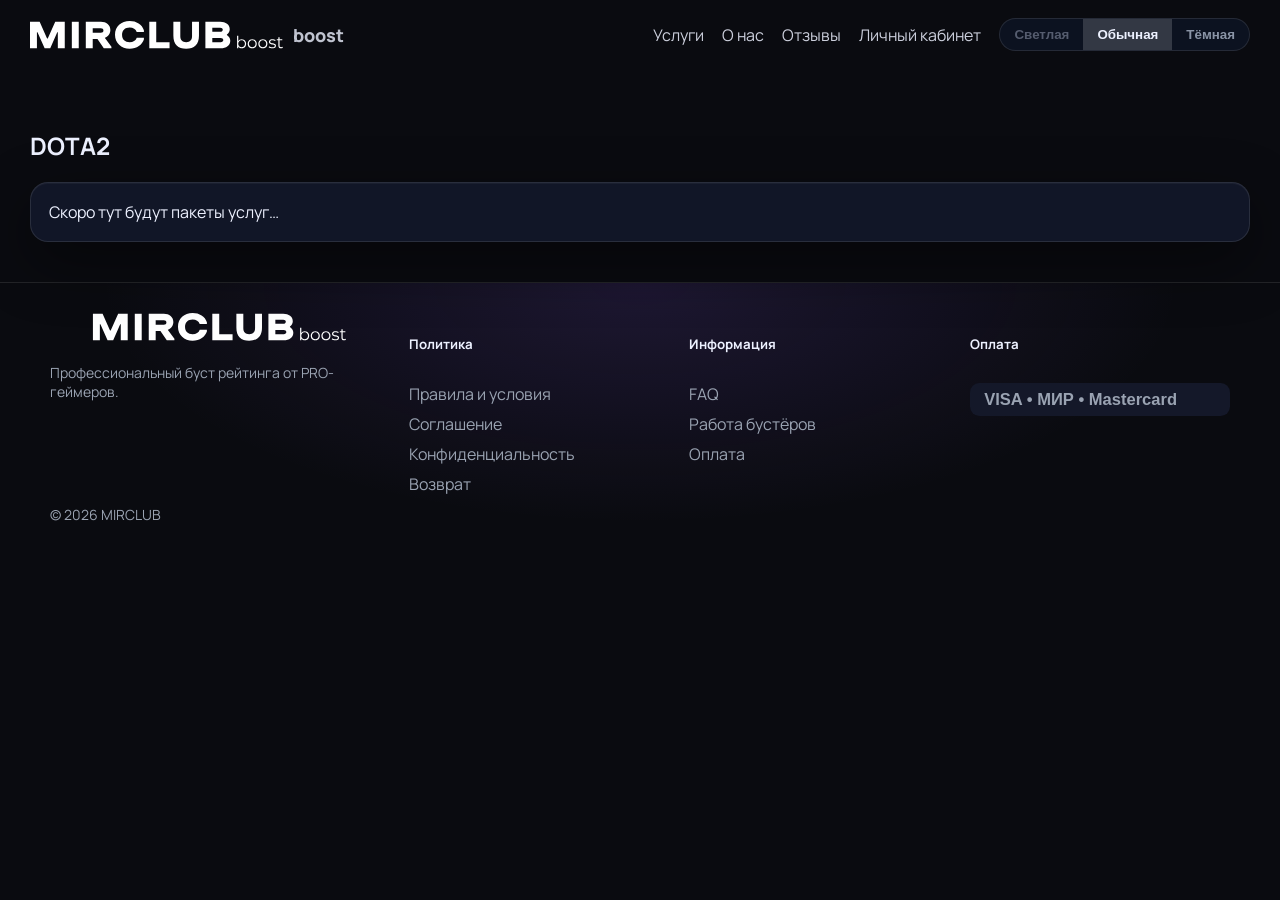
==== games/dota2.html @ de524e1a "Add files via upload" ====
<!doctype html><html lang="ru"><head><title>DOTA2</title>  <meta charset="utf-8" />
  <meta name="viewport" content="width=device-width, initial-scale=1" />
  <link rel="icon" href="../assets/favicon.png" />
  <link rel="preconnect" href="https://fonts.googleapis.com">
  <link rel="preconnect" href="https://fonts.gstatic.com" crossorigin>
  <link href="https://fonts.googleapis.com/css2?family=Manrope:wght@400;600;700;800&display=swap" rel="stylesheet">
  <link rel="stylesheet" href="../styles.css" />
  <link rel="stylesheet" href="../anim.css" />
</head><body class="page" data-theme="default">  <header class="header container">
    <a class="brand" href="../index.html"><img src="../assets/logo.svg" alt="MIRCLUB" /><span class="boost">boost</span></a>
    <nav class="nav">
      <a href="../index.html#services">Услуги</a>
      <a href="../pages/about.html">О нас</a>
      <a href="../pages/reviews.html">Отзывы</a>
      <a href="../cabinet/index.html">Личный кабинет</a>
      <div class="theme-toggle" id="themeToggle" role="tablist" aria-label="Theme toggle">
        <button data-theme="light" role="tab">Светлая</button>
        <button data-theme="default" role="tab" class="active">Обычная</button>
        <button data-theme="dark" role="tab">Тёмная</button>
      </div>
    </nav>
    <button class="burger" id="burger" aria-label="Меню"><span></span><span></span><span></span></button>
  </header>
  <nav class="mnav" id="mnav">
    <a href="../index.html#services">Услуги</a>
    <a href="../pages/about.html">О нас</a>
    <a href="../pages/reviews.html">Отзывы</a>
    <a href="../cabinet/index.html">Личный кабинет</a>
    <div class="theme-toggle mt8" id="themeToggleM">
      <button data-theme="light">Светлая</button>
      <button data-theme="default" class="active">Обычная</button>
      <button data-theme="dark">Тёмная</button>
    </div>
  </nav><section class="container" style="padding:40px 0"><h1 class="title" style="text-align:left">DOTA2</h1><div class="glass" style="padding:18px">Скоро тут будут пакеты услуг…</div></section>  <footer class="footer">
    <div class="container footer__inner">
      <div class="fcol">
        <img src="../assets/logo.svg" class="f-logo" alt="MIRCLUB" />
        <p class="muted small">Профессиональный буст рейтинга от PRO-геймеров.</p>
      </div>
      <div class="fcol"><h5>Политика</h5><a href="#">Правила и условия</a><a href="#">Соглашение</a><a href="#">Конфиденциальность</a><a href="#">Возврат</a></div>
      <div class="fcol"><h5>Информация</h5><a href="#">FAQ</a><a href="#">Работа бустёров</a><a href="#">Оплата</a></div>
      <div class="fcol"><h5>Оплата</h5><img src="../assets/payments.svg" alt="Payments"/></div>
    </div>
    <div class="container copy">© <span id="year"></span> MIRCLUB</div>
  </footer><script src="../app.js"></script><script src="../anim.js"></script></body></html>
---- styles.css ----
/* ===== Обычная (по умолчанию) ===== */
:root{
  --bg: #0a0b10;
  --surface: #111627;          /* фон карточек/панелей */
  --surface-weak: #0c1220;     /* фон для ленты/контролов */
  --ink: #edf1ff;
  --muted: #9aa3b2;
  --accent1: #8b5cf6;
  --accent2: #34d399;
  --btn-bg: var(--accent1);
  --btn-text: #ffffff;
  --border: rgba(255,255,255,.10);
  --control-active: rgba(255,255,255,.16);  /* активная вкладка тумблера/стрелки */
}

/* ===== Светлая ===== */
[data-theme="light"]{
  --bg:#f7f8ff;
  --surface:#ffffff;
  --surface-weak:#eef1ff;
  --ink:#0a0c16;
  --muted:#555c6e;
  --accent1:#6d28d9;
  --accent2:#10b981;
  --btn-bg: var(--accent1);
  --btn-text:#ffffff;
  --border: rgba(0,0,0,.12);
  --control-active: rgba(0,0,0,.08);
}

/* ===== Тёмная (реально чёрная) ===== */
[data-theme="dark"]{
  --bg:#000000;                /* ЧЁРНЫЙ фон страницы */
  --surface:#0b0b0d;           /* карточки/панели почти чёрные */
  --surface-weak:#0f0f11;      /* слабые поверхности/лента */
  --ink:#e8ecff;
  --muted:#8a94a6;
  --accent1:#7c3aed;
  --accent2:#22d3ee;
  --btn-bg: var(--accent1);
  --btn-text:#ffffff;
  --border: rgba(255,255,255,.10);
  --control-active: rgba(255,255,255,.16);
}

/* немного поджать тени/бордеры в тёмной */
body[data-theme="dark"] .card,
body[data-theme="dark"] .glass{
  background: rgba(8,12,24,.88);
  border-color: rgba(255,255,255,.06);
}

/* тумблер в темной: активная вкладка заметнее */
body[data-theme="dark"] .theme-toggle{
  background: rgba(255,255,255,.05);
  border-color: rgba(255,255,255,.12);
}
body[data-theme="dark"] .theme-toggle button.active{
  background: rgba(255,255,255,.18);
}




*{box-sizing:border-box}html,body{height:100%}body{margin:0;font-family:Manrope,system-ui,-apple-system,Segoe UI,Roboto,sans-serif;color:var(--ink);overflow-x:hidden}
.container{max-width:1220px;margin:0 auto;padding:0 20px}.muted{color:var(--muted)}.center{text-align:center}.small{font-size:14px}
.bg{position:fixed;inset:0;pointer-events:none;z-index:-1;mix-blend:screen;opacity:.5}.fx-1{background:radial-gradient(600px 300px at 20% 15%,rgba(139,92,246,.35),transparent 70%)}.fx-2{background:radial-gradient(700px 400px at 80% 10%,rgba(52,211,153,.25),transparent 70%)}.fx-3{background:radial-gradient(900px 500px at 50% 90%,rgba(255,92,243,.15),transparent 70%)}
.glass{background:var(--glass);border:1px solid rgba(255,255,255,.06);border-radius:22px;box-shadow:0 20px 60px rgba(0,0,0,.45),inset 0 1px 0 rgba(255,255,255,.04);backdrop-filter:blur(8px)}
.btn{display:inline-flex;align-items:center;justify-content:center;gap:8px;padding:12px 18px;border-radius:12px;text-decoration:none;font-weight:800;color:var(--btn-ink);background:linear-gradient(135deg,var(--btn),#7c3aed);box-shadow:0 12px 30px rgba(255,92,243,.35);border:0;cursor:pointer}
.btn--sm{padding:10px 14px}.btn--lg{padding:14px 22px;font-size:18px}.btn--ghost{background:transparent;border:1px solid rgba(255,255,255,.18);color:var(--ink);box-shadow:none}
.header{display:flex;align-items:center;justify-content:space-between;padding:18px 0;position:sticky;top:0;background:linear-gradient(180deg,var(--bg),transparent);z-index:5}
.brand{display:flex;align-items:center;gap:10px;text-decoration:none;color:var(--ink);font-weight:800;font-size:18px}
.brand img{height:28px}.brand .boost{opacity:.8}


.nav{display:flex;gap:18px;align-items:center}.nav a{color:var(--ink);text-decoration:none;opacity:.85}.nav a:hover{opacity:1}
.burger{display:none;background:transparent;border:0;padding:8px}.burger span{display:block;width:24px;height:2px;background:#fff;margin:5px 0;border-radius:2px}
.mnav{display:none;position:fixed;inset:64px 16px auto 16px;padding:16px;gap:10px;flex-direction:column;z-index:50}.mnav.open{display:flex}

.hero{display:grid;grid-template-columns:1.1fr .9fr;gap:24px;align-items:center;padding:40px 0 16px}
.hero h1{font-size:52px;line-height:1.05;margin:0 0 14px;font-weight:800;letter-spacing:.3px}
.accent{background:linear-gradient(90deg,var(--accent2),var(--accent1));-webkit-background-clip:text;background-clip:text;color:transparent}
.hero__cta{display:flex;gap:12px;margin:14px 0 8px}
.hero__right{text-align:center}.hero__img{max-width:100%;height:auto;filter:drop-shadow(0 30px 80px rgba(141,92,246,.35))}

/* Banner ticker */
.banner-ticker{position:relative;overflow:hidden;height:140px;border-top:1px solid rgba(255,255,255,.08);border-bottom:1px solid rgba(255,255,255,.08);background:rgba(255,255,255,.02);-webkit-mask-image:linear-gradient(90deg,transparent 0%,#000 8%,#000 92%,transparent 100%);mask-image:linear-gradient(90deg,transparent 0%,#000 8%,#000 92%,transparent 100%)}
.ticker-track{display:flex;align-items:center;gap:22px;height:100%;padding:18px 0;animation:banner-scroll 28s linear infinite}
.banner-ticker:hover .ticker-track{animation-play-state:paused}
.tile{flex:0 0 auto;display:flex;align-items:center;gap:14px;height:100px;min-width:320px;padding:0 18px;border-radius:20px;background:linear-gradient(180deg,rgba(255,255,255,.05),rgba(255,255,255,.02));border:1px solid rgba(255,255,255,.1);text-decoration:none;color:#fff;box-shadow:0 18px 40px rgba(0,0,0,.35),inset 0 1px 0 rgba(255,255,255,.05);transition:transform .25s ease, box-shadow .25s ease, border-color .25s ease}
.tile:hover{transform:translateY(-3px);border-color:rgba(255,255,255,.25);box-shadow:0 24px 50px rgba(139,92,246,.28)}
.tile img{height:32px}.tile span{font-weight:800;white-space:nowrap;opacity:.95}
@keyframes banner-scroll{from{transform:translateX(0)}to{transform:translateX(-50%)}}
.btn {
  background: var(--btn-bg);
  color: var(--btn-text);
  border: none;
  border-radius: 12px;
  padding: 12px 18px;
  font-weight: 700;
  cursor: pointer;
  text-decoration: none;
  transition: background .3s, color .3s, transform .2s;
}
.btn:hover {
  transform: translateY(-2px);
  background: linear-gradient(135deg, var(--accent1), var(--accent2));
}

/* Slider */
.services{padding:60px 0}.slider{position:relative;display:flex;align-items:center;gap:12px}
.track{display:grid;grid-auto-flow:column;grid-auto-columns:calc(33.333% - 8px);gap:12px;overflow:hidden;scroll-behavior:smooth}
.card{border:1px solid rgba(255,255,255,.08);border-radius:18px;overflow:hidden;background:#0f1220;text-decoration:none;color:var(--ink)}
.card img{width:100%;height:220px;object-fit:cover}.card__body{display:flex;align-items:center;justify-content:space-between;padding:12px 14px}
.s-btn{background:transparent;border:1px solid rgba(255,255,255,.18);width:42px;height:42px;border-radius:12px;color:#fff;font-size:22px;cursor:pointer}.s-btn:hover{border-color:#fff}

/* Promo */
.promo{padding:30px 0 60px}.promo__inner{display:flex;align-items:center;justify-content:space-between;gap:18px;padding:22px}.promo__img{width:140px;height:140px;object-fit:contain}

/* Footer */
.footer{border-top:1px solid rgba(255,255,255,.08);padding:30px 0 20px;background:radial-gradient(900px 400px at 50% 0%,rgba(139,92,246,.15),transparent 60%)}
.footer__inner{display:grid;grid-template-columns:1.3fr 1fr 1fr 1fr;gap:20px}.f-logo{height:28px}.fcol{display:flex;flex-direction:column;gap:8px}.fcol a{color:var(--muted);text-decoration:none}.fcol a:hover{color:#fff}.copy{color:var(--muted);font-size:14px;margin-top:10px}

/* Responsive */
@media (max-width:1024px){.hero{grid-template-columns:1fr}.track{grid-auto-columns:calc(50% - 6px)}.footer__inner{grid-template-columns:1fr 1fr}.nav{display:none}.burger{display:block}.banner-ticker{height:120px}.tile{min-width:270px;height:88px}}
@media (max-width:640px){.hero h1{font-size:34px}.track{grid-auto-columns:100%}.footer__inner{grid-template-columns:1fr}.banner-ticker{height:110px}.tile{min-width:240px;height:82px}}

/* Фон/текст страницы */
body{ background: var(--bg); color: var(--ink); }

/* УБИРАЕМ свечения/градиенты в тёмной теме */
body[data-theme="dark"] .bg{ opacity:0 !important; }   /* fx-градиенты гасим */
body[data-theme="dark"] .header{ background:#000 !important; }

/* Карточки, панели, стекло */
.glass, .card{
  background: var(--surface);
  border: 1px solid var(--border);
}

/* Кнопки — одинаковый цвет в любой теме */
.btn{
  background: var(--btn-bg);
  color: var(--btn-text);
  border: 0;
  border-radius: 12px;
  padding: 12px 18px;
  font-weight: 700;
  text-decoration: none;
  transition: background .25s, color .25s, transform .2s, border-color .25s;
}
.btn:hover{ transform: translateY(-2px); background: linear-gradient(135deg, var(--accent1), var(--accent2)); }
.btn--ghost{ background: transparent; color: var(--ink); border: 1px solid var(--border); }

/* Тумблер тем */
.theme-toggle{
  display:inline-flex; gap:0; border-radius:999px; overflow:hidden;
  background: var(--surface-weak);
  border: 1px solid var(--border);
}
.theme-toggle button{
  background: transparent; border: 0; padding: 8px 12px;
  color: var(--ink); font-weight: 700; cursor: pointer; opacity: .85;
}
.theme-toggle button.active{ background: var(--control-active); opacity: 1; }

/* Слайдер/карусель */
.slider{ display:flex; align-items:center; gap:12px }
.track{ display:grid; grid-auto-flow:column; grid-auto-columns:calc(33.333% - 8px); gap:12px; overflow:hidden; scroll-behavior:smooth }
.card{ border-radius:18px; overflow:hidden; background: var(--surface); border:1px solid var(--border) }
.card img{ width:100%; height:220px; object-fit:cover }
.card__body{ display:flex; align-items:center; justify-content:space-between; padding:12px 14px }

.s-btn{
  background: var(--surface-weak);
  border: 1px solid var(--border);
  width: 42px; height: 42px; border-radius: 12px;
  color: var(--ink); font-size: 22px; cursor: pointer;
}
.s-btn:hover{ background: var(--control-active); }

/* Баннер-лента */
.banner-ticker{
  background: var(--surface-weak);
  border-top: 1px solid var(--border);
  border-bottom: 1px solid var(--border);
}
.tile{
  background: var(--surface);
  border: 1px solid var(--border);
  color: var(--ink);
}
.tile:hover{ background: var(--control-active); }

.glass, .card {
  background: var(--surface);
  border: 1px solid var(--border);
  transition: background .3s, border-color .3s, color .3s;
}

.muted {
  color: var(--muted);
}

* {
  transition: background-color .3s, color .3s, border-color .3s;
}
/* ==== ТЕМЫ ========================================================= */

/* Обычная (по умолчанию) */
:root{
  --bg:#0a0b10;
  --surface:#111627;          /* панели/карточки */
  --surface-weak:#0c1220;     /* лента/контролы */
  --ink:#edf1ff;
  --muted:#9aa3b2;
  --accent1:#8b5cf6;
  --accent2:#34d399;
  --btn-bg:var(--accent1);
  --btn-text:#ffffff;
  --border:rgba(255,255,255,.10);
  --control-active:rgba(255,255,255,.16);
}

/* Светлая */
[data-theme="light"]{
  --bg:#f7f8ff;
  --surface:#ffffff;
  --surface-weak:#eef1ff;
  --ink:#0a0c16;
  --muted:#555c6e;
  --accent1:#6d28d9;
  --accent2:#10b981;
  --btn-bg:var(--accent1);
  --btn-text:#ffffff;
  --border:rgba(0,0,0,.12);
  --control-active:#e3e8ff; /* мягкая активная вкладка */
}

/* Тёмная (полностью чёрная) */
[data-theme="dark"]{
  --bg:#000000;
  --surface:#0b0b0d;
  --surface-weak:#0f0f11;
  --ink:#e8ecff;
  --muted:#8a94a6;
  --accent1:#7c3aed;
  --accent2:#22d3ee;
  --btn-bg:var(--accent1);
  --btn-text:#ffffff;
  --border:rgba(255,255,255,.10);
  --control-active:rgba(255,255,255,.16);
}

/* ==== БАЗА ========================================================= */

*{box-sizing:border-box; transition:background-color .3s,color .3s,border-color .3s}
html,body{height:100%}
body{margin:0; background:var(--bg); color:var(--ink); font-family:Manrope,system-ui,-apple-system,Segoe UI,Roboto,sans-serif; overflow-x:hidden}

.container{max-width:1220px;margin:0 auto;padding:0 20px}
.muted{color:var(--muted)}
.center{text-align:center}
.small{font-size:14px}

/* декоративные fx-градиенты (для обычной/светлой) */
.bg{position:fixed;inset:0;pointer-events:none;z-index:-1;mix-blend:screen;opacity:.5}
.fx-1{background:radial-gradient(600px 300px at 20% 15%,rgba(139,92,246,.35),transparent 70%)}
.fx-2{background:radial-gradient(700px 400px at 80% 10%,rgba(52,211,153,.25),transparent 70%)}
.fx-3{background:radial-gradient(900px 500px at 50% 90%,rgba(255,92,243,.15),transparent 70%)}
/* в тёмной — выключаем */
[data-theme="dark"] .bg{display:none!important}

/* ==== ШАПКА ======================================================== */

.header{display:flex;align-items:center;justify-content:space-between;padding:18px 0;position:sticky;top:0;background:linear-gradient(180deg,var(--bg),transparent);z-index:5}
[data-theme="dark"] .header{background:#000!important}

.brand{display:flex;align-items:center;gap:10px;text-decoration:none;color:var(--ink);font-weight:800;font-size:18px}
.brand img{height:28px}
.brand .boost{opacity:.8}

.nav{display:flex;gap:18px;align-items:center}
.nav a{color:var(--ink);text-decoration:none;opacity:.85}
.nav a:hover{opacity:1}

.burger{display:none;background:transparent;border:0;padding:8px}
.burger span{display:block;width:24px;height:2px;background:#fff;margin:5px 0;border-radius:2px}

.mnav{display:none;position:fixed;inset:64px 16px auto 16px;padding:16px;gap:10px;flex-direction:column;z-index:50}
.mnav.open{display:flex}
.mt8{margin-top:8px}

/* Тумблер тем */
.theme-toggle{
  display:inline-flex;gap:0;border-radius:999px;overflow:hidden;
  background:var(--surface-weak);border:1px solid var(--border)
}
.theme-toggle button{
  background:transparent;border:0;padding:8px 14px;
  color:var(--ink);font-weight:800;cursor:pointer;opacity:1
}
.theme-toggle button:not(.active){color:var(--muted)}
.theme-toggle button.active{background:var(--control-active);color:var(--ink)}

/* ==== ХЕРО ========================================================= */

.hero{display:grid;grid-template-columns:1.1fr .9fr;gap:24px;align-items:center;padding:40px 0 16px}
.hero h1{font-size:52px;line-height:1.05;margin:0 0 14px;font-weight:800;letter-spacing:.3px}
.accent{background:linear-gradient(90deg,var(--accent2),var(--accent1));-webkit-background-clip:text;background-clip:text;color:transparent}
.hero__cta{display:flex;gap:12px;margin:14px 0 8px}
.hero__right{text-align:center}
.hero__img{max-width:100%;height:auto;filter:drop-shadow(0 30px 80px rgba(141,92,246,.35))}

/* ==== КНОПКИ ======================================================= */

.btn{
  background:var(--btn-bg); color:var(--btn-text);
  border:0;border-radius:12px;padding:12px 18px;font-weight:700;
  text-decoration:none;cursor:pointer;
  transition:background .25s,color .25s,transform .2s,border-color .25s
}
.btn:hover{transform:translateY(-2px);background:linear-gradient(135deg,var(--accent1),var(--accent2))}
.btn--sm{padding:10px 14px}
.btn--lg{padding:14px 22px;font-size:18px}
.btn--ghost{background:transparent;color:var(--ink);border:1px solid var(--border)}

/* ==== КАРТОЧКИ/ПАНЕЛИ ============================================= */

.glass,.card{
  background:var(--surface);
  border:1px solid var(--border);
  border-radius:18px
}

/* ==== БАННЕР-ЛЕНТА ================================================= */

.banner-ticker{
  position:relative;overflow:hidden;height:140px;
  background:var(--surface-weak);
  border-top:1px solid var(--border);border-bottom:1px solid var(--border);
  -webkit-mask-image:linear-gradient(90deg,transparent 0%,#000 8%,#000 92%,transparent 100%);
          mask-image:linear-gradient(90deg,transparent 0%,#000 8%,#000 92%,transparent 100%)
}
.ticker-track{display:flex;align-items:center;gap:22px;height:100%;padding:18px 0;animation:banner-scroll 28s linear infinite}
.banner-ticker:hover .ticker-track{animation-play-state:paused}
.tile{
  flex:0 0 auto;display:flex;align-items:center;gap:14px;height:100px;min-width:320px;padding:0 18px;
  background:var(--surface);border:1px solid var(--border);color:var(--ink);
  border-radius:20px;text-decoration:none
}
.tile:hover{background:var(--control-active)}
.tile img{height:32px}
.tile span{font-weight:800;white-space:nowrap;opacity:.95}
@keyframes banner-scroll{from{transform:translateX(0)}to{transform:translateX(-50%)}}

/* ==== СЛАЙДЕР ИГР ================================================== */

.services{padding:60px 0}
.slider{position:relative;display:flex;align-items:center;gap:12px}
.track{display:grid;grid-auto-flow:column;grid-auto-columns:calc(33.333% - 8px);gap:12px;overflow:hidden;scroll-behavior:smooth}
.card img{width:100%;height:220px;object-fit:cover}
.card__body{display:flex;align-items:center;justify-content:space-between;padding:12px 14px}

.s-btn{
  background:var(--surface-weak);border:1px solid var(--border);
  width:42px;height:42px;border-radius:12px;color:var(--ink);font-size:22px;cursor:pointer
}
.s-btn:hover{background:var(--control-active)}

/* ==== ПРОМО ======================================================== */

.promo{padding:30px 0 60px}
.promo__inner{display:flex;align-items:center;justify-content:space-between;gap:18px;padding:22px}
.promo__img{width:140px;height:140px;object-fit:contain}

/* ==== ФУТЕР ======================================================== */

.footer{border-top:1px solid var(--border);padding:30px 0 20px}
.footer__inner{display:grid;grid-template-columns:1.3fr 1fr 1fr 1fr;gap:20px}
.f-logo{height:28px}
.fcol{display:flex;flex-direction:column;gap:8px}
.fcol a{color:var(--muted);text-decoration:none}
.fcol a:hover{color:#fff}
.copy{color:var(--muted);font-size:14px;margin-top:10px}

/* ==== АДАПТИВ ====================================================== */

@media (max-width:1024px){
  .hero{grid-template-columns:1fr}
  .track{grid-auto-columns:calc(50% - 6px)}
  .footer__inner{grid-template-columns:1fr 1fr}
  .nav{display:none}
  .burger{display:block}
  .banner-ticker{height:120px}
  .tile{min-width:270px;height:88px}
}
@media (max-width:640px){
  .hero h1{font-size:34px}
  .track{grid-auto-columns:100%}
  .footer__inner{grid-template-columns:1fr}
  .banner-ticker{height:110px}
  .tile{min-width:240px;height:82px}
}
---- anim.css ----
.page{opacity:1}.page.loaded{opacity:1}
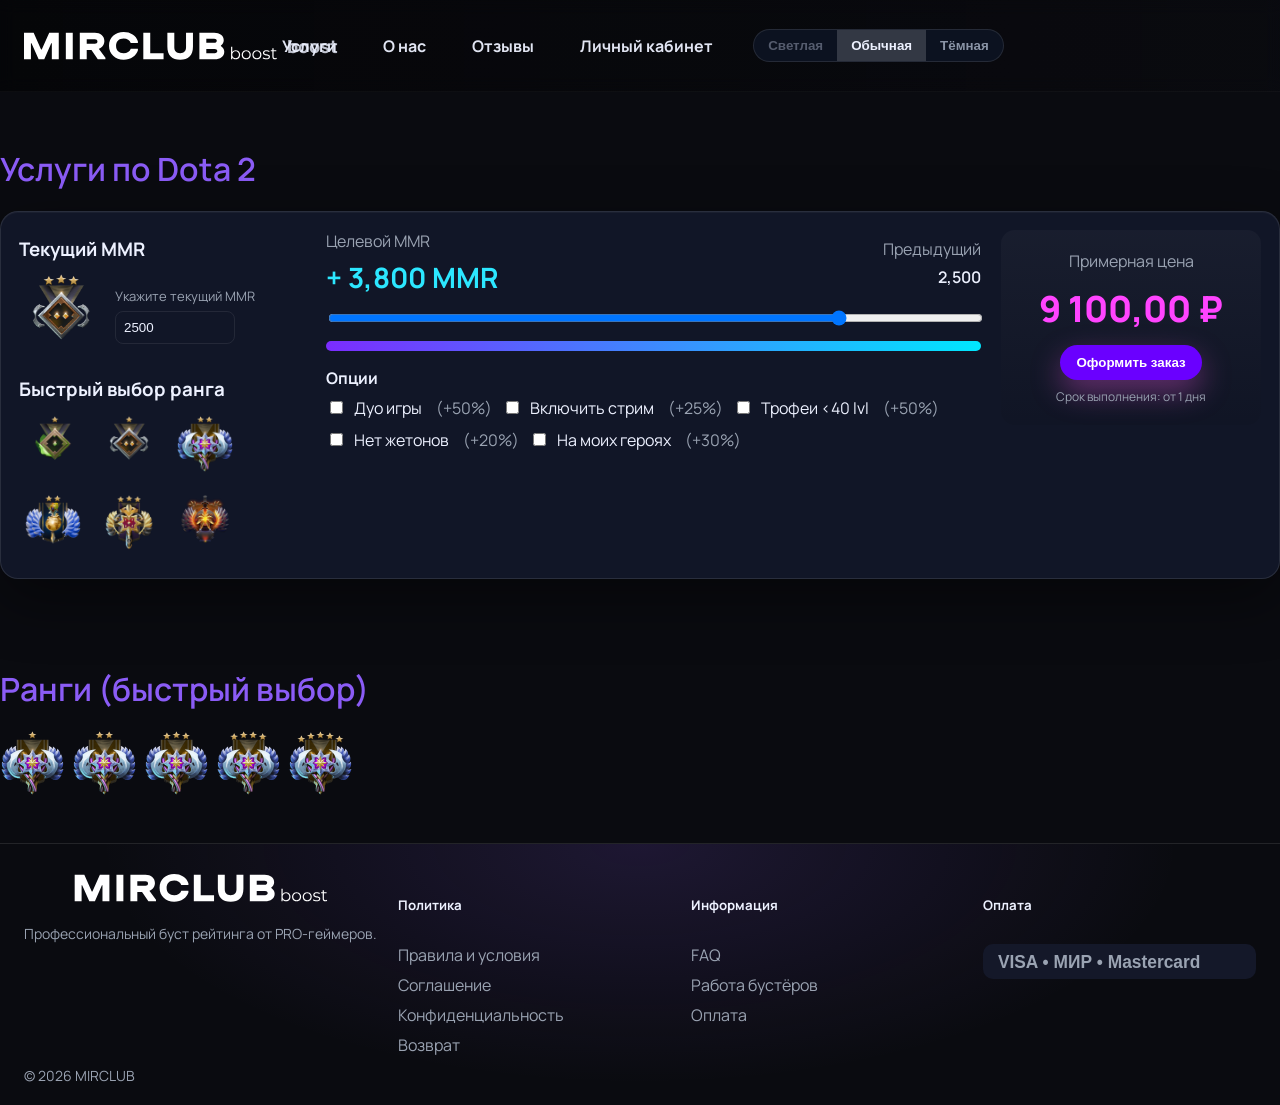
==== commit 3c747902: "Add files via upload" ====
--- a/games/dota2.html
+++ b/games/dota2.html
@@ -21,17 +21,100 @@
     </nav>
     <button class="burger" id="burger" aria-label="Меню"><span></span><span></span><span></span></button>
   </header>
-  <nav class="mnav" id="mnav">
-    <a href="../index.html#services">Услуги</a>
-    <a href="../pages/about.html">О нас</a>
-    <a href="../pages/reviews.html">Отзывы</a>
-    <a href="../cabinet/index.html">Личный кабинет</a>
-    <div class="theme-toggle mt8" id="themeToggleM">
-      <button data-theme="light">Светлая</button>
-      <button data-theme="default" class="active">Обычная</button>
-      <button data-theme="dark">Тёмная</button>
-    </div>
-  </nav><section class="container" style="padding:40px 0"><h1 class="title" style="text-align:left">DOTA2</h1><div class="glass" style="padding:18px">Скоро тут будут пакеты услуг…</div></section>  <footer class="footer">
+    </nav>
+
+    <!-- Interactive Dota2 service block -->
+    <section class="container" style="padding:28px 0 48px;">
+      <h1 class="title" style="text-align:left">Услуги по Dota 2</h1>
+      <div class="glass" style="display:flex;gap:20px;padding:18px;border-radius:18px;align-items:flex-start;flex-wrap:wrap;">
+        <!-- Left: current rank / quick ranks -->
+        <div style="flex:1 1 220px;min-width:220px;max-width:320px;">
+          <h3 style="margin:6px 0 12px;">Текущий MMR</h3>
+          <div style="display:flex;align-items:center;gap:12px;">
+            <img id="currentRankImg" src="../assets/avatars/New folder (2)/guardian_3.png" alt="current" style="width:84px;height:84px;object-fit:contain;border-radius:10px;" />
+            <div>
+              <div class="muted" style="font-size:13px;margin-bottom:6px;">Укажите текущий MMR</div>
+              <input id="currentMmr" type="number" value="2500" min="0" max="10000" style="width:120px;padding:8px;border-radius:8px;border:1px solid rgba(255,255,255,0.08);background:transparent;color:var(--text);" />
+            </div>
+          </div>
+
+          <h3 style="margin:18px 0 8px;">Быстрый выбор ранга</h3>
+          <div style="display:flex;flex-wrap:wrap;gap:8px;">
+            <!-- a few representative rank icons for quick set -->
+            <button class="rank-btn" data-mmr="400" style="background:transparent;border:none;cursor:pointer;padding:6px;border-radius:8px;">
+              <img src="../assets/avatars/New folder (2)/herald_1.png" alt="herald" style="width:56px;height:56px;object-fit:contain;" />
+            </button>
+            <button class="rank-btn" data-mmr="1000" style="background:transparent;border:none;cursor:pointer;padding:6px;border-radius:8px;"><img src="../assets/avatars/New folder (2)/guardian_1.png" alt="guardian" style="width:56px;height:56px;object-fit:contain;" /></button>
+            <button class="rank-btn" data-mmr="2000" style="background:transparent;border:none;cursor:pointer;padding:6px;border-radius:8px;"><img src="../assets/avatars/New folder (2)/ancient_2.png" alt="ancient" style="width:56px;height:56px;object-fit:contain;" /></button>
+            <button class="rank-btn" data-mmr="3000" style="background:transparent;border:none;cursor:pointer;padding:6px;border-radius:8px;"><img src="../assets/avatars/New folder (2)/divine_2.png" alt="divine" style="width:56px;height:56px;object-fit:contain;" /></button>
+            <button class="rank-btn" data-mmr="4200" style="background:transparent;border:none;cursor:pointer;padding:6px;border-radius:8px;"><img src="../assets/avatars/New folder (2)/legend_3.png" alt="legend" style="width:56px;height:56px;object-fit:contain;" /></button>
+            <button class="rank-btn" data-mmr="6000" style="background:transparent;border:none;cursor:pointer;padding:6px;border-radius:8px;"><img src="../assets/avatars/New folder (2)/titan10.png" alt="titan" style="width:56px;height:56px;object-fit:contain;" /></button>
+          </div>
+        </div>
+
+        <!-- Center: MMR bar and options -->
+        <div style="flex:2 1 520px;min-width:300px;">
+          <div style="display:flex;align-items:center;justify-content:space-between;gap:12px;">
+            <div>
+              <div class="muted">Целевой MMR</div>
+              <div id="targetDisplay" style="font-size:28px;font-weight:700;color:#2CE7FF;margin-top:6px;">+ 3 800 MMR</div>
+            </div>
+            <div style="text-align:right;min-width:160px;">
+              <div class="muted">Предыдущий</div>
+              <div id="prevDisplay" style="font-weight:600;margin-top:6px;">2 500</div>
+            </div>
+          </div>
+
+          <div style="margin-top:12px;">
+            <input id="targetMmr" type="range" min="0" max="8000" value="6300" style="width:100%;" />
+            <div style="height:10px;background:linear-gradient(90deg,#7b2cff,#00e7ff);border-radius:8px;margin-top:10px;position:relative;"></div>
+          </div>
+
+          <h4 style="margin:16px 0 8px;">Опции</h4>
+          <div style="display:flex;flex-wrap:wrap;gap:10px;">
+            <label style="display:flex;align-items:center;gap:8px;">
+              <input class="opt" type="checkbox" data-mult="0.5" /> Дуо игры <span class="muted" style="margin-left:6px;">(+50%)</span>
+            </label>
+            <label style="display:flex;align-items:center;gap:8px;">
+              <input class="opt" type="checkbox" data-mult="0.25" /> Включить стрим <span class="muted" style="margin-left:6px;">(+25%)</span>
+            </label>
+            <label style="display:flex;align-items:center;gap:8px;">
+              <input class="opt" type="checkbox" data-mult="0.5" /> Трофеи <40 lvl <span class="muted" style="margin-left:6px;">(+50%)</span>
+            </label>
+            <label style="display:flex;align-items:center;gap:8px;">
+              <input class="opt" type="checkbox" data-mult="0.2" /> Нет жетонов <span class="muted" style="margin-left:6px;">(+20%)</span>
+            </label>
+            <label style="display:flex;align-items:center;gap:8px;">
+              <input class="opt" type="checkbox" data-mult="0.3" /> На моих героях <span class="muted" style="margin-left:6px;">(+30%)</span>
+            </label>
+          </div>
+        </div>
+
+        <!-- Right: price card -->
+        <div style="flex:0 0 260px;min-width:220px;">
+          <div style="background:linear-gradient(180deg,rgba(255,255,255,0.03),rgba(0,0,0,0.06));padding:20px;border-radius:14px;text-align:center;">
+            <div class="muted">Примерная цена</div>
+            <div id="price" style="font-size:36px;font-weight:800;margin:12px 0;color:#ff44ff;">1 500,00 ₽</div>
+            <button id="orderBtn" class="btn" style="padding:10px 16px;border-radius:30px;background:#6a00ff;color:#fff;border:none;cursor:pointer;">Оформить заказ</button>
+            <div class="muted" style="font-size:12px;margin-top:8px;">Срок выполнения: от 1 дня</div>
+          </div>
+        </div>
+      </div>
+    </section>
+
+    <!-- small ranks gallery kept below for reference -->
+    <section id="ranks" class="container" style="padding:8px 0 48px;">
+      <h3 class="title">Ранги (быстрый выбор)</h3>
+      <div style="display:flex;gap:8px;flex-wrap:wrap;">
+        <img src="../assets/avatars/New folder (2)/ancient_1.png" style="width:64px;height:64px;object-fit:contain;" />
+        <img src="../assets/avatars/New folder (2)/ancient_2.png" style="width:64px;height:64px;object-fit:contain;" />
+        <img src="../assets/avatars/New folder (2)/ancient_3.png" style="width:64px;height:64px;object-fit:contain;" />
+        <img src="../assets/avatars/New folder (2)/ancient_4.png" style="width:64px;height:64px;object-fit:contain;" />
+        <img src="../assets/avatars/New folder (2)/ancient_5.png" style="width:64px;height:64px;object-fit:contain;" />
+      </div>
+    </section>
+
+    <footer class="footer">
     <div class="container footer__inner">
       <div class="fcol">
         <img src="../assets/logo.svg" class="f-logo" alt="MIRCLUB" />
@@ -42,4 +125,48 @@
       <div class="fcol"><h5>Оплата</h5><img src="../assets/payments.svg" alt="Payments"/></div>
     </div>
     <div class="container copy">© <span id="year"></span> MIRCLUB</div>
-  </footer><script src="../app.js"></script><script src="../anim.js"></script></body></html>+  </footer>
+  <script>
+  // Interactive logic for Dota2 service block
+  ;(function(){
+    var target = document.getElementById('targetMmr');
+    var targetDisplay = document.getElementById('targetDisplay');
+    var prevDisplay = document.getElementById('prevDisplay');
+    var priceEl = document.getElementById('price');
+    var currentMmr = document.getElementById('currentMmr');
+    var rankBtns = document.querySelectorAll('.rank-btn');
+    var opts = document.querySelectorAll('.opt');
+    var currentRankImg = document.getElementById('currentRankImg');
+
+    function formatPrice(v){
+      return v.toString().replace(/\B(?=(\d{3})+(?!\d))/g, " ") + ',00 \u20BD';
+    }
+
+    function calc(){
+      var base = 1500; // базовая цена
+      var prev = parseInt(currentMmr.value||0,10) || 0;
+      var tgt = parseInt(target.value||0,10) || 0;
+      var diff = Math.max(0, tgt - prev);
+      var price = base + Math.round((diff/1000) * 2000);
+      opts.forEach(function(ch){ if(ch.checked){ price = Math.round(price*(1+parseFloat(ch.dataset.mult||0))); } });
+      priceEl.textContent = formatPrice(price);
+      prevDisplay.textContent = prev.toLocaleString();
+      targetDisplay.textContent = (tgt - prev >=0 ? '+ ' : '') + (tgt - prev).toLocaleString() + ' MMR';
+    }
+
+    if(target) target.addEventListener('input', calc);
+    if(currentMmr) currentMmr.addEventListener('change', calc);
+    opts.forEach(function(ch){ ch.addEventListener('change', calc); });
+
+    rankBtns.forEach(function(b){ b.addEventListener('click', function(){
+      var mmr = parseInt(b.dataset.mmr,10)||0;
+      currentMmr.value = mmr;
+      var img = b.querySelector('img'); if(img && currentRankImg) currentRankImg.src = img.src;
+      calc();
+    }); });
+
+    // init
+    calc();
+  })();
+  </script>
+  <script src="../app.js"></script><script src="../anim.js"></script></body></html>
--- a/styles.css
+++ b/styles.css
@@ -11,6 +11,7 @@
   --btn-text: #ffffff;
   --border: rgba(255,255,255,.10);
   --control-active: rgba(255,255,255,.16);  /* активная вкладка тумблера/стрелки */
+  --edge: 24px;                 /* внутренние поля контейнеров */
 }
 
 /* ===== Светлая ===== */
@@ -63,12 +64,13 @@
 
 
 *{box-sizing:border-box}html,body{height:100%}body{margin:0;font-family:Manrope,system-ui,-apple-system,Segoe UI,Roboto,sans-serif;color:var(--ink);overflow-x:hidden}
-.container{max-width:1220px;margin:0 auto;padding:0 20px}.muted{color:var(--muted)}.center{text-align:center}.small{font-size:14px}
-.bg{position:fixed;inset:0;pointer-events:none;z-index:-1;mix-blend:screen;opacity:.5}.fx-1{background:radial-gradient(600px 300px at 20% 15%,rgba(139,92,246,.35),transparent 70%)}.fx-2{background:radial-gradient(700px 400px at 80% 10%,rgba(52,211,153,.25),transparent 70%)}.fx-3{background:radial-gradient(900px 500px at 50% 90%,rgba(255,92,243,.15),transparent 70%)}
+.container{max-width:1720px;margin:0 auto;padding:0 var(--edge)}.muted{color:var(--muted)}.center{text-align:center}.small{font-size:14px}
+.bg{position:fixed;inset:0;pointer-events:none;z-index:-1;mix-blend-mode:screen;opacity:.5}.fx-1{background:radial-gradient(600px 300px at 20% 15%,rgba(139,92,246,.35),transparent 70%)}.fx-2{background:radial-gradient(700px 400px at 80% 10%,rgba(52,211,153,.25),transparent 70%)}.fx-3{background:radial-gradient(900px 500px at 50% 90%,rgba(255,92,243,.15),transparent 70%)}
 .glass{background:var(--glass);border:1px solid rgba(255,255,255,.06);border-radius:22px;box-shadow:0 20px 60px rgba(0,0,0,.45),inset 0 1px 0 rgba(255,255,255,.04);backdrop-filter:blur(8px)}
 .btn{display:inline-flex;align-items:center;justify-content:center;gap:8px;padding:12px 18px;border-radius:12px;text-decoration:none;font-weight:800;color:var(--btn-ink);background:linear-gradient(135deg,var(--btn),#7c3aed);box-shadow:0 12px 30px rgba(255,92,243,.35);border:0;cursor:pointer}
 .btn--sm{padding:10px 14px}.btn--lg{padding:14px 22px;font-size:18px}.btn--ghost{background:transparent;border:1px solid rgba(255,255,255,.18);color:var(--ink);box-shadow:none}
-.header{display:flex;align-items:center;justify-content:space-between;padding:18px 0;position:sticky;top:0;background:linear-gradient(180deg,var(--bg),transparent);z-index:5}
+.header{display:flex;align-items:center;justify-content:space-between;padding:18px 0;background:linear-gradient(180deg,var(--bg),transparent);z-index:5}
+.header--glass{background:linear-gradient(90deg,rgba(0,0,0,.45),rgba(10,10,15,.25));backdrop-filter:blur(8px);border-bottom:1px solid rgba(255,255,255,.03)}
 .brand{display:flex;align-items:center;gap:10px;text-decoration:none;color:var(--ink);font-weight:800;font-size:18px}
 .brand img{height:28px}.brand .boost{opacity:.8}
 
@@ -78,7 +80,10 @@
 .mnav{display:none;position:fixed;inset:64px 16px auto 16px;padding:16px;gap:10px;flex-direction:column;z-index:50}.mnav.open{display:flex}
 
 .hero{display:grid;grid-template-columns:1.1fr .9fr;gap:24px;align-items:center;padding:40px 0 16px}
+.hero--large{padding-top:56px;padding-bottom:24px}
 .hero h1{font-size:52px;line-height:1.05;margin:0 0 14px;font-weight:800;letter-spacing:.3px}
+.hero__right{display:flex;align-items:center;justify-content:center}
+.hero__img{max-width:100%;height:auto;filter:drop-shadow(0 30px 80px rgba(141,92,246,.35));transform:translateX(6%);max-height:520px}
 .accent{background:linear-gradient(90deg,var(--accent2),var(--accent1));-webkit-background-clip:text;background-clip:text;color:transparent}
 .hero__cta{display:flex;gap:12px;margin:14px 0 8px}
 .hero__right{text-align:center}.hero__img{max-width:100%;height:auto;filter:drop-shadow(0 30px 80px rgba(141,92,246,.35))}
@@ -87,9 +92,10 @@
 .banner-ticker{position:relative;overflow:hidden;height:140px;border-top:1px solid rgba(255,255,255,.08);border-bottom:1px solid rgba(255,255,255,.08);background:rgba(255,255,255,.02);-webkit-mask-image:linear-gradient(90deg,transparent 0%,#000 8%,#000 92%,transparent 100%);mask-image:linear-gradient(90deg,transparent 0%,#000 8%,#000 92%,transparent 100%)}
 .ticker-track{display:flex;align-items:center;gap:22px;height:100%;padding:18px 0;animation:banner-scroll 28s linear infinite}
 .banner-ticker:hover .ticker-track{animation-play-state:paused}
-.tile{flex:0 0 auto;display:flex;align-items:center;gap:14px;height:100px;min-width:320px;padding:0 18px;border-radius:20px;background:linear-gradient(180deg,rgba(255,255,255,.05),rgba(255,255,255,.02));border:1px solid rgba(255,255,255,.1);text-decoration:none;color:#fff;box-shadow:0 18px 40px rgba(0,0,0,.35),inset 0 1px 0 rgba(255,255,255,.05);transition:transform .25s ease, box-shadow .25s ease, border-color .25s ease}
-.tile:hover{transform:translateY(-3px);border-color:rgba(255,255,255,.25);box-shadow:0 24px 50px rgba(139,92,246,.28)}
-.tile img{height:32px}.tile span{font-weight:800;white-space:nowrap;opacity:.95}
+.tile{flex:0 0 auto;display:flex;align-items:center;gap:14px;height:100px;min-width:320px;padding:0 18px;border-radius:20px;background:var(--surface);border:1px solid rgba(255,255,255,.04);text-decoration:none;color:#fff;box-shadow:0 8px 24px rgba(0,0,0,.4);transition:transform .25s ease, box-shadow .25s ease, border-color .25s ease}
+.tile:hover{transform:translateY(-3px);border-color:rgba(255,255,255,.12);box-shadow:0 22px 40px rgba(139,92,246,.18)}
+.tile img{height:28px;opacity:.95;filter:grayscale(.05) contrast(1.05)}
+.tile span{font-weight:800;white-space:nowrap;opacity:.95}
 @keyframes banner-scroll{from{transform:translateX(0)}to{transform:translateX(-50%)}}
 .btn {
   background: var(--btn-bg);
@@ -108,22 +114,112 @@
 }
 
 /* Slider */
-.services{padding:60px 0}.slider{position:relative;display:flex;align-items:center;gap:12px}
-.track{display:grid;grid-auto-flow:column;grid-auto-columns:calc(33.333% - 8px);gap:12px;overflow:hidden;scroll-behavior:smooth}
+.services{padding:60px 0}.slider{position:relative;display:flex;align-items:center;overflow:hidden}
+.track{display:grid;grid-auto-flow:column;grid-auto-columns:calc((100% - 24px)/3);gap:12px;overflow:hidden;scroll-behavior:smooth;width:100%;scroll-padding-left:0}
 .card{border:1px solid rgba(255,255,255,.08);border-radius:18px;overflow:hidden;background:#0f1220;text-decoration:none;color:var(--ink)}
 .card img{width:100%;height:220px;object-fit:cover}.card__body{display:flex;align-items:center;justify-content:space-between;padding:12px 14px}
-.s-btn{background:transparent;border:1px solid rgba(255,255,255,.18);width:42px;height:42px;border-radius:12px;color:#fff;font-size:22px;cursor:pointer}.s-btn:hover{border-color:#fff}
+.s-btn{background:transparent;border:1px solid rgba(255,255,255,.18);width:42px;height:42px;border-radius:12px;color:#fff;font-size:22px;cursor:pointer;position:absolute;top:50%;transform:translateY(-50%);z-index:2}
+.slider #prev{left:8px}
+.slider #next{right:8px}
+.track{scrollbar-width:none}
+.track::-webkit-scrollbar{display:none}
 
 /* Promo */
-.promo{padding:30px 0 60px}.promo__inner{display:flex;align-items:center;justify-content:space-between;gap:18px;padding:22px}.promo__img{width:140px;height:140px;object-fit:contain}
+.services{padding:72px 0 36px}
+.services .title{margin-bottom:18px}
+.services .slider{padding-bottom:6px}
+.promo{padding:48px 0 80px;margin-top:28px}
+
+/* ====== Unified vertical spacing for main page blocks ====== */
+:root{
+  --section-vertical:72px; /* default spacing between sections */
+}
+
+/* Apply consistent vertical padding to the main content sections */
+.hero,
+.banner-ticker,
+.why-mirclub,
+.services,
+.promo,
+.reviews{
+  padding-top: var(--section-vertical) !important;
+  padding-bottom: var(--section-vertical) !important;
+}
+
+/* Small adjustments inside services so the slider doesn't touch the edges */
+.services .slider{padding-top:8px;padding-bottom:8px}
+
+/* Responsive: reduce spacing on smaller viewports */
+@media (max-width:1024px){
+  :root{ --section-vertical:48px }
+}
+@media (max-width:640px){
+  :root{ --section-vertical:28px }
+}
+.promo__inner{display:flex;align-items:center;justify-content:space-between;gap:18px;padding:28px;border-radius:22px}
+.promo__content{max-width:980px}
+.promo__content h3{font-size:36px;margin:0 0 10px}
+.promo__content .muted{max-width:720px}
+.promo__card{position:relative;width:220px;height:220px;border-radius:20px;display:flex;align-items:center;justify-content:center;background:linear-gradient(180deg,rgba(255,255,255,.02),rgba(255,255,255,.01));border:1px solid rgba(255,255,255,.06);box-shadow:0 30px 60px rgba(0,0,0,.6)}
+.promo__badge{position:absolute;top:-12px;right:12px;background:linear-gradient(90deg,var(--accent1),#ff2bd1);color:#fff;padding:6px 12px;border-radius:12px;font-weight:800;font-size:13px;box-shadow:0 8px 20px rgba(139,92,246,.18)}
+.promo__img{width:160px;height:160px;object-fit:contain}
+.promo__caption{position:absolute;bottom:0;left:0;right:0;text-align:center;background:rgba(255,255,255,.95);color:var(--accent1);font-weight:900;padding:10px 0;border-bottom-left-radius:20px;border-bottom-right-radius:20px}
+
+/* ===== Header & Hero tweaks to match the screenshot ===== */
+/* Center the main nav, keep brand pinned left and make the login button a white pill */
+.header{
+  /* center content so nav sits in the middle */
+  display:flex;align-items:center;justify-content:center;padding:22px 0;height:var(--header-height);z-index:6
+}
+.header .brand{position:absolute;left:var(--edge);z-index:8;top:50%;transform:translateY(-50%);}
+.header .nav{display:flex;gap:34px;align-items:center}
+.header .nav a{font-weight:700;padding:8px 6px;opacity:.95}
+.header .btn--ghost{
+  /* white pill like on the reference */
+  background:#ffffff;color:var(--accent1);border:0;padding:8px 18px;border-radius:28px;box-shadow:0 6px 20px rgba(139,92,246,.12);font-weight:800;
+  position:absolute;right:var(--edge);top:50%;transform:translateY(-50%);z-index:9;
+}
+.header--glass{background:linear-gradient(90deg,rgba(0,0,0,.45),rgba(10,10,15,.25));backdrop-filter:blur(8px);border-bottom:1px solid rgba(255,255,255,.03)}
+
+/* Make hero artwork larger, allow it to overflow to the right so the character isn't clipped */
+.hero{display:grid;grid-template-columns:1fr 1.2fr;gap:24px;align-items:end;padding-top:80px;padding-bottom:8px;overflow:visible}
+.hero--large{padding-top:64px}
+.hero__right{overflow:visible;position:relative}
+.hero__img{
+  /* allow the image to grow beyond the container and push visually to the right */
+  max-width:none;max-height:calc(100vh - 140px);height:auto;width:auto;transform:translateX(12%) scale(1.15);filter:drop-shadow(0 40px 100px rgba(141,92,246,.38));object-fit:contain
+}
+
+/* Responsive fallbacks: smaller screens keep the previous safe sizes and layout */
+@media (max-width:1024px){
+  .header{justify-content:space-between;height:auto;padding:18px 0}
+  .header .brand{position:relative;left:auto}
+  .header .nav{gap:18px}
+  .header .btn--ghost{padding:8px 14px;border-radius:20px;background:transparent;color:var(--ink);border:1px solid var(--border);box-shadow:none}
+  .hero{grid-template-columns:1fr;align-items:center;padding-top:40px}
+  .hero__img{transform:none;scale:1;max-height:520px}
+}
+@media (max-width:640px){
+  .hero h1{font-size:34px}
+  .hero__img{max-height:380px}
+}
 
 /* Footer */
 .footer{border-top:1px solid rgba(255,255,255,.08);padding:30px 0 20px;background:radial-gradient(900px 400px at 50% 0%,rgba(139,92,246,.15),transparent 60%)}
-.footer__inner{display:grid;grid-template-columns:1.3fr 1fr 1fr 1fr;gap:20px}.f-logo{height:28px}.fcol{display:flex;flex-direction:column;gap:8px}.fcol a{color:var(--muted);text-decoration:none}.fcol a:hover{color:#fff}.copy{color:var(--muted);font-size:14px;margin-top:10px}
+.footer__inner{display:grid;grid-template-columns:1.3fr 1fr 1fr 1fr;gap:24px}.f-logo{height:28px}.fcol{display:flex;flex-direction:column;gap:8px}.fcol a{color:var(--muted);text-decoration:none}.fcol a:hover{color:#fff}.copy{color:var(--muted);font-size:14px;margin-top:10px}
 
 /* Responsive */
 @media (max-width:1024px){.hero{grid-template-columns:1fr}.track{grid-auto-columns:calc(50% - 6px)}.footer__inner{grid-template-columns:1fr 1fr}.nav{display:none}.burger{display:block}.banner-ticker{height:120px}.tile{min-width:270px;height:88px}}
 @media (max-width:640px){.hero h1{font-size:34px}.track{grid-auto-columns:100%}.footer__inner{grid-template-columns:1fr}.banner-ticker{height:110px}.tile{min-width:240px;height:82px}}
+
+@media (max-width:1024px){
+  .services{padding:48px 0 28px}
+  .promo{padding:36px 0 48px;margin-top:18px}
+}
+@media (max-width:640px){
+  .services{padding:36px 0 18px}
+  .promo{padding:28px 0 36px;margin-top:12px}
+}
 
 /* Фон/текст страницы */
 body{ background: var(--bg); color: var(--ink); }
@@ -258,13 +354,77 @@
 html,body{height:100%}
 body{margin:0; background:var(--bg); color:var(--ink); font-family:Manrope,system-ui,-apple-system,Segoe UI,Roboto,sans-serif; overflow-x:hidden}
 
-.container{max-width:1220px;margin:0 auto;padding:0 20px}
+.container{max-width:1400px;margin:0 auto;padding:0 24px}
 .muted{color:var(--muted)}
 .center{text-align:center}
 .small{font-size:14px}
 
+/* ======================================================================================
+   Fixed header: ensure header stays visible on scroll and doesn't get covered by content
+   - sets a consistent header height and top fix
+   - adds body padding so page content doesn't hide under the fixed header
+   - adjusts mobile insets for the mobile nav (.mnav)
+====================================================================================== */
+
+:root{ --header-height: 92px; }
+
+.header{
+  position: fixed !important;
+  top: 0 !important; left: 0 !important; right: 0 !important;
+  width: 100% !important;
+  height: var(--header-height) !important;
+  display: flex !important; align-items: center !important; justify-content: center !important;
+  z-index: 9999 !important;
+  background: linear-gradient(90deg, rgba(0,0,0,.45), rgba(10,10,15,.25)) !important;
+  backdrop-filter: blur(8px) !important;
+  border-bottom: 1px solid rgba(255,255,255,.03) !important;
+}
+
+/* When header has the .container class in the HTML it inherits the container's max-width/padding
+   which prevents a full-bleed fixed header. Make the header full-width while keeping inner
+   spacing via the existing --edge variable. */
+.header.container{
+  max-width: 100% !important;
+  margin: 0 !important;
+  padding: 0 !important;
+  left: 0 !important;
+  right: 0 !important;
+}
+
+.header .nav{
+  /* ensure nav stays centered in the viewport */
+  margin: 0 auto;
+}
+
+/* language selector near right side of header */
+.lang{
+  display:inline-flex;align-items:center;gap:6px;padding:8px 10px;border-radius:14px;background:transparent;color:var(--ink);font-weight:800;opacity:.95;border:1px solid transparent
+}
+.lang .caret{opacity:.65;margin-left:6px;font-size:12px}
+.header .lang{position:absolute;right:120px;top:50%;transform:translateY(-50%);z-index:10011}
+
+/* make sure brand and call-to-action stay positioned relative to the fixed header */
+.header .brand{ position:absolute; left:var(--edge); top:50%; transform:translateY(-50%); z-index:10010; }
+.header .btn--ghost{ position:absolute; right:var(--edge); top:50%; transform:translateY(-50%); z-index:10010; }
+
+/* push page content down so it doesn't sit under the fixed header */
+body{ padding-top: calc(var(--header-height)); }
+
+/* mobile adjustments: smaller header padding on narrow screens */
+@media (max-width:1024px){
+  :root{ --header-height: 72px; }
+  body{ padding-top: var(--header-height); }
+  .mnav{ inset: var(--header-height) 16px auto 16px; }
+}
+@media (max-width:640px){
+  :root{ --header-height: 64px; }
+  body{ padding-top: var(--header-height); }
+  .mnav{ inset: var(--header-height) 12px auto 12px; }
+}
+
+
 /* декоративные fx-градиенты (для обычной/светлой) */
-.bg{position:fixed;inset:0;pointer-events:none;z-index:-1;mix-blend:screen;opacity:.5}
+.bg{position:fixed;inset:0;pointer-events:none;z-index:-1;mix-blend-mode:screen;opacity:.5}
 .fx-1{background:radial-gradient(600px 300px at 20% 15%,rgba(139,92,246,.35),transparent 70%)}
 .fx-2{background:radial-gradient(700px 400px at 80% 10%,rgba(52,211,153,.25),transparent 70%)}
 .fx-3{background:radial-gradient(900px 500px at 50% 90%,rgba(255,92,243,.15),transparent 70%)}
@@ -273,7 +433,7 @@
 
 /* ==== ШАПКА ======================================================== */
 
-.header{display:flex;align-items:center;justify-content:space-between;padding:18px 0;position:sticky;top:0;background:linear-gradient(180deg,var(--bg),transparent);z-index:5}
+.header{display:flex;align-items:center;justify-content:space-between;padding:18px 0;background:linear-gradient(180deg,var(--bg),transparent);}
 [data-theme="dark"] .header{background:#000!important}
 
 .brand{display:flex;align-items:center;gap:10px;text-decoration:none;color:var(--ink);font-weight:800;font-size:18px}
@@ -371,8 +531,14 @@
 /* ==== ПРОМО ======================================================== */
 
 .promo{padding:30px 0 60px}
-.promo__inner{display:flex;align-items:center;justify-content:space-between;gap:18px;padding:22px}
-.promo__img{width:140px;height:140px;object-fit:contain}
+.promo__inner{display:flex;align-items:center;justify-content:space-between;gap:18px;padding:28px;border-radius:22px}
+.promo__content{max-width:980px}
+.promo__content h3{font-size:36px;margin:0 0 10px}
+.promo__content .muted{max-width:720px}
+.promo__card{position:relative;width:220px;height:220px;border-radius:20px;display:flex;align-items:center;justify-content:center;background:linear-gradient(180deg,rgba(255,255,255,.02),rgba(255,255,255,.01));border:1px solid rgba(255,255,255,.06);box-shadow:0 30px 60px rgba(0,0,0,.6)}
+.promo__badge{position:absolute;top:-12px;right:12px;background:linear-gradient(90deg,var(--accent1),#ff2bd1);color:#fff;padding:6px 12px;border-radius:12px;font-weight:800;font-size:13px;box-shadow:0 8px 20px rgba(139,92,246,.18)}
+.promo__img{width:160px;height:160px;object-fit:contain}
+.promo__caption{position:absolute;bottom:0;left:0;right:0;text-align:center;background:rgba(255,255,255,.95);color:var(--accent1);font-weight:900;padding:10px 0;border-bottom-left-radius:20px;border-bottom-right-radius:20px}
 
 /* ==== ФУТЕР ======================================================== */
 
@@ -383,6 +549,7 @@
 .fcol a{color:var(--muted);text-decoration:none}
 .fcol a:hover{color:#fff}
 .copy{color:var(--muted);font-size:14px;margin-top:10px}
+
 
 /* ==== АДАПТИВ ====================================================== */
 
@@ -402,3 +569,197 @@
   .banner-ticker{height:110px}
   .tile{min-width:240px;height:82px}
 }
+
+/* ===== WHY MIRCLUB (точная секция) ===== */
+.why-mirclub{
+  position:relative;
+  padding:64px 0 48px;           /* верх=64, низ=48 для дыхания, как на макете */
+}
+
+/* ===== REVIEWS ===== */
+.reviews{padding:56px 0}
+.reviews__title{
+  margin:0 0 10px; text-align:center; text-transform:uppercase;
+  font-weight:900; font-size:44px; letter-spacing:.5px; color:var(--ink);
+}
+.reviews__subtitle{margin:0 auto 26px; text-align:center; max-width:880px; color:var(--muted)}
+.reviews-marquee{position:relative;overflow:hidden;display:flex;flex-direction:column;gap:24px}
+.reviews-marquee{ -webkit-mask-image:linear-gradient(90deg,transparent 0,#000 64px,#000 calc(100% - 64px),transparent 100%); mask-image:linear-gradient(90deg,transparent 0,#000 64px,#000 calc(100% - 64px),transparent 100%)}
+.reviews-track{display:flex;gap:24px;align-items:stretch;animation:reviews-scroll 48s linear infinite}
+.reviews-track--reverse{animation-name:reviews-scroll-rev}
+.reviews-marquee:hover .reviews-track{animation-play-state:running}
+.review{flex:0 0 360px;padding:20px; border-radius:16px; background:var(--surface); border:1px solid var(--border); box-shadow:0 14px 30px rgba(0,0,0,.30)}
+.review__head{display:flex; align-items:center; gap:12px; margin-bottom:10px}
+.avatar{width:36px; height:36px; border-radius:999px; background:linear-gradient(135deg,var(--accent1),var(--accent2)); box-shadow:0 4px 14px rgba(0,0,0,.25)}
+.meta{display:flex; flex-direction:column; gap:2px}
+.stars{color:#a78bfa; font-weight:800; letter-spacing:1px}
+.review__text{color:var(--ink); opacity:.95}
+
+@keyframes reviews-scroll{from{transform:translateX(0)}to{transform:translateX(-50%)}}
+@keyframes reviews-scroll-rev{from{transform:translateX(-50%)}to{transform:translateX(0)}}
+
+/* ======= Large screens (1920x1080 target) ======= */
+@media (min-width:1600px){
+  /* Используем всю ширину экрана с безопасными полями */
+  :root{ --edge: 40px; }
+  .container{max-width:none;width:100%;padding:0 var(--edge)}
+  .why__inner{max-width:none}
+  .review{flex-basis:380px}
+  .track{grid-auto-columns:calc((100% - 32px)/3);gap:16px}
+}
+
+/* ======= Responsiveness for reviews ======= */
+@media (max-width:1440px){ .review{flex-basis:340px} }
+@media (max-width:1200px){ .review{flex-basis:300px} }
+@media (max-width:920px){ .review{flex-basis:260px} }
+
+@media (max-width:1100px){.reviews__title{font-size:40px}}
+@media (max-width:640px){.reviews__title{font-size:32px}.review{flex-basis:260px}}
+
+.why__inner{max-width:1720px}
+
+.why__title{
+  margin:0 0 10px;
+  font-weight:900;
+  letter-spacing:.5px;
+  text-transform:uppercase;
+  text-align:center;
+  font-size:44px;                /* визуально как на скрине */
+  line-height:1.1;
+  color:var(--ink);
+}
+
+.why__subtitle{
+  margin:0 auto 36px;
+  text-align:center;
+  max-width:860px;
+  font-size:16px;
+  line-height:1.55;
+  color:var(--muted);
+}
+
+/* верхняя строка счётчиков */
+.why__stats{
+  display:grid;
+  grid-template-columns:repeat(4,1fr);
+  gap:24px;
+  margin:0 0 26px;
+  padding:0;
+  list-style:none;
+}
+
+.why__stat{
+  text-align:center;
+}
+
+.why__num{
+  display:block;
+  font-weight:900;
+  font-size:36px;                /* крупные фиолетовые цифры/слова */
+  line-height:1;
+  color:var(--accent1);
+  margin-bottom:8px;
+  letter-spacing:.3px;
+}
+
+.why__cap{
+  display:block;
+  font-size:13px;
+  line-height:1.2;
+  color:var(--ink);
+  opacity:.9;
+  text-transform:uppercase;
+}
+
+/* Контейнер и плашки (строго в секции why) */
+.why__tiles{display:grid;grid-template-columns:repeat(4,1fr);gap:24px;margin-top:24px}
+.why-mirclub .tile{background:var(--surface);border:1px solid var(--border);border-radius:18px;min-height:210px;padding:24px 20px;text-align:center;display:flex;flex-direction:column;justify-content:center;box-shadow:0 22px 50px rgba(0,0,0,.25), inset 0 1px 0 rgba(255,255,255,.04)}
+.why-mirclub .tile h3{font-size:18px;font-weight:800;color:var(--ink);text-transform:uppercase;letter-spacing:.2px;margin:0 0 12px;line-height:1.25}
+.why-mirclub .tile p{font-size:14px;color:var(--muted);line-height:1.5;margin:0}
+/* Основной контейнер */
+.info-container {
+  text-align: center;
+  padding: 40px;
+  background: #1d1f29;
+  color: #fff;
+}
+
+/* Стиль заголовка */
+.title {
+  font-size: 32px;
+  font-weight: 600;
+  margin-bottom: 20px;
+  color: #8b5cf6;
+}
+
+/* Блоки статистики */
+.stats {
+  display: flex;
+  justify-content: space-between;
+  margin-top: 40px;
+}
+
+.stat-item {
+  background-color: #3f3f3f;
+  padding: 20px;
+  border-radius: 10px;
+  width: 22%;
+  text-align: center;
+}
+
+.stat-item p {
+  font-size: 18px;
+  font-weight: 500;
+}
+
+.stat-item strong {
+  font-size: 24px;
+  color: #8b5cf6;
+}
+
+/* Стиль для фич */
+.features {
+  margin-top: 40px;
+}
+
+.feature {
+  background-color: #2f2f3f;
+  padding: 20px;
+  margin: 10px;
+  border-radius: 10px;
+  color: #fff;
+  box-shadow: 0px 8px 20px rgba(0, 0, 0, 0.1);
+  display: inline-block;
+  margin-left: 30px; /* Сдвиг плашек */
+  width: 200px; /* Устанавливаем фиксированную ширину для плашек */
+}
+
+
+.feature h3 {
+  font-size: 22px;
+  font-weight: 600;
+  color: #8b5cf6;
+}
+
+.feature p {
+  font-size: 16px;
+  font-weight: 400;
+  text-align: left; /* Выравнивание текста в блоках */
+}
+
+
+.feature strong {
+  font-weight: 700;
+}
+
+/* адаптив, чтобы не ломалось */
+@media (max-width:1100px){
+  .why__title{font-size:40px}
+  .why__num{font-size:34px}
+  .why__tiles{grid-template-columns:repeat(2,1fr)}
+}
+@media (max-width:640px){
+  .why__title{font-size:32px}
+  .why__stats{grid-template-columns:repeat(2,1fr)}
+  .why__tiles{grid-template-columns:1fr}
+}
